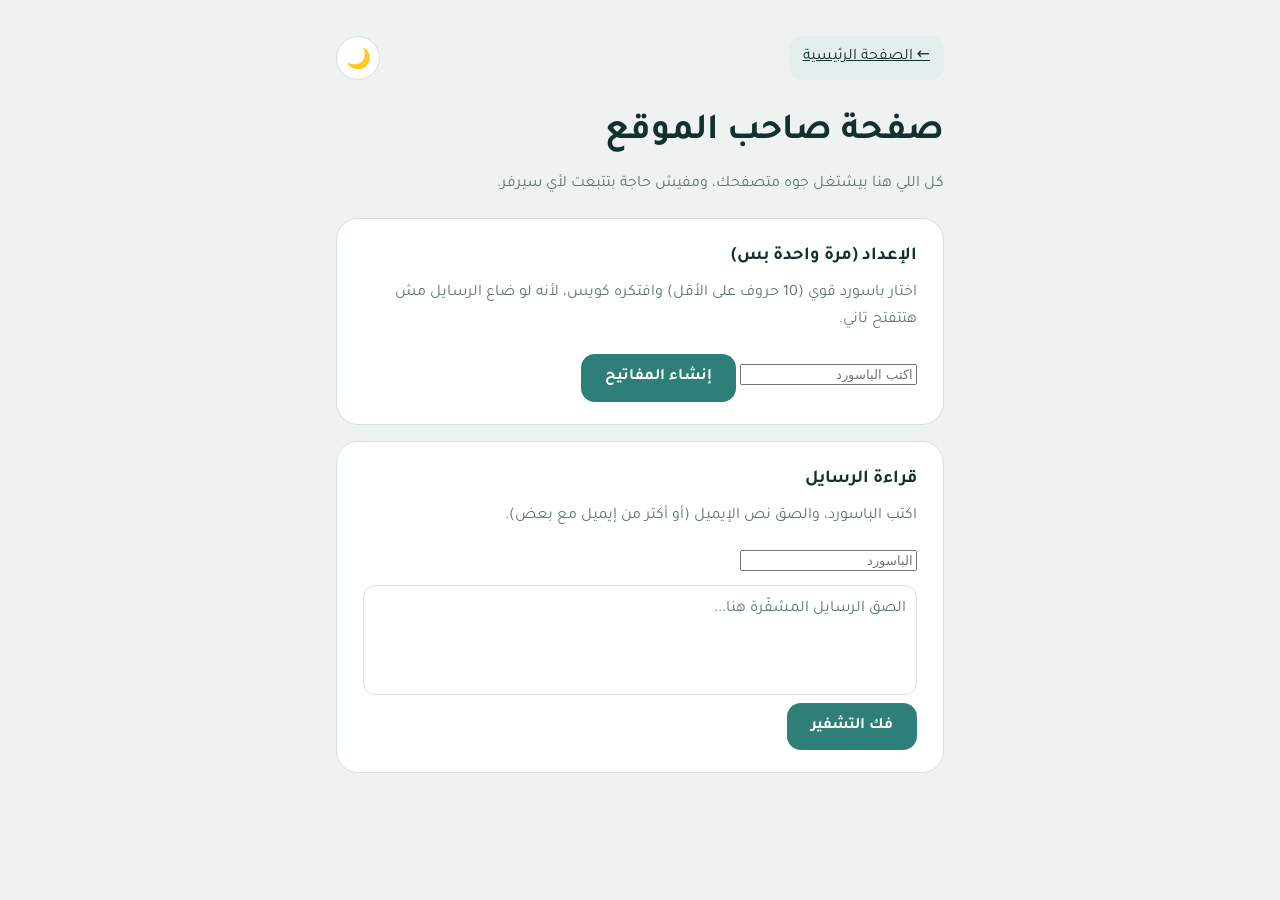
==== owner.html @ f779ddae "Update owner.html for improved setup and message reading" ====
<!DOCTYPE html>
<html lang="ar" dir="rtl">
<head>
<meta charset="utf-8">
<meta name="viewport" content="width=device-width, initial-scale=1, viewport-fit=cover">
<meta name="robots" content="noindex, nofollow">
<title>صفحة صاحب الموقع</title>
<link rel="preconnect" href="https://fonts.googleapis.com">
<link href="https://fonts.googleapis.com/css2?family=Tajawal:wght@400;700&display=swap" rel="stylesheet">
<link rel="stylesheet" href="style.css">
</head>
<body>
<div class="wrap">
  <div class="top"><a class="ghost" href="./">← الصفحة الرئيسية</a><button class="round" id="theme" aria-label="تغيير الوضع">🌙</button></div>
  <h1>صفحة صاحب الموقع</h1>
  <p class="sub">كل اللي هنا بيشتغل جوه متصفحك، ومفيش حاجة بتتبعت لأي سيرفر.</p>

  <section class="card" id="setup">
    <h2>الإعداد (مرة واحدة بس)</h2>
    <p class="sub">اختار باسورد قوي (10 حروف على الأقل) وافتكره كويس، لأنه لو ضاع الرسايل مش هتتفتح تاني.</p>
    <input type="password" id="pw1" placeholder="اكتب الباسورد" autocomplete="new-password">
    <button class="btn" id="gen">إنشاء المفاتيح</button>
    <div id="setupOut" hidden>
      <p><b>انسخي النص ده كله</b> وحطيه مكان محتوى ملف <b>config.js</b> على جيت هب (امسحي القديم وحطي ده)، واحفظي:</p>
      <textarea class="box" id="cfg" readonly style="min-height:200px"></textarea>
      <button class="btn" id="copyCfg">نسخ الإعداد</button>
      <p class="note">آمن إنه يتحط على جيت هب لأن المفتاح الخاص مقفول بالباسورد. احتفظي بنسخة من النص ده والباسورد في مكان تاني.</p>
    </div>
  </section>

  <section class="card" id="read">
    <h2>قراءة الرسايل</h2>
    <p class="sub">اكتب الباسورد، والصق نص الإيميل (أو أكتر من إيميل مع بعض).</p>
    <input type="password" id="pw2" placeholder="الباسورد" autocomplete="current-password">
    <textarea class="box" id="cipher" placeholder="الصق الرسايل المشفّرة هنا..."></textarea>
    <button class="btn" id="dec">فك التشفير</button>
    <div id="results"></div>
  </section>
</div>

<script src="config.js"></script>
<script>
/* بيتقرا من config.js */
const WRAPPED_KEY = SITE_CONFIG.WRAPPED_KEY;

const $ = id => document.getElementById(id);
const root = document.documentElement;
function setTheme(t){ root.dataset.theme = t; $("theme").textContent = t === "dark" ? "☀️" : "🌙"; try{ localStorage.setItem("theme", t); }catch(e){} }
let saved = null; try{ saved = localStorage.getItem("theme"); }catch(e){}
setTheme(saved || (matchMedia("(prefers-color-scheme: dark)").matches ? "dark" : "light"));
$("theme").onclick = () => setTheme(root.dataset.theme === "dark" ? "light" : "dark");
if (WRAPPED_KEY) $("setup").hidden = true;

const b64 = b => { let s = "", a = new Uint8Array(b);
  for (let i = 0; i < a.length; i += 8192) s += String.fromCharCode.apply(null, a.subarray(i, i + 8192));
  return btoa(s); };
const unb64 = s => Uint8Array.from(atob(s), c => c.charCodeAt(0));

async function pwKey(pw, salt){
  const base = await crypto.subtle.importKey("raw", new TextEncoder().encode(pw), "PBKDF2", false, ["deriveKey"]);
  return crypto.subtle.deriveKey({name:"PBKDF2", salt, iterations:600000, hash:"SHA-256"}, base, {name:"AES-GCM", length:256}, false, ["encrypt","decrypt"]);
}
function line(text, err){ const d = document.createElement("div"); d.className = "out"; if (err) d.style.border = "1px solid #c0584d"; d.textContent = text; $("results").appendChild(d); }
async function copy(id){ const el = $(id); try{ await navigator.clipboard.writeText(el.value); }catch(e){ el.select(); document.execCommand("copy"); } }

$("gen").onclick = async () => {
  const pw = $("pw1").value;
  if (pw.length < 10) return alert("الباسورد لازم يكون 10 حروف على الأقل.");
  $("gen").disabled = true;
  const kp = await crypto.subtle.generateKey({name:"RSA-OAEP", modulusLength:2048, publicExponent:new Uint8Array([1,0,1]), hash:"SHA-256"}, true, ["encrypt","decrypt"]);
  const pubB64 = b64(await crypto.subtle.exportKey("spki", kp.publicKey));
  const privJson = JSON.stringify(await crypto.subtle.exportKey("jwk", kp.privateKey));
  const salt = crypto.getRandomValues(new Uint8Array(16)), iv = crypto.getRandomValues(new Uint8Array(12));
  const ct = await crypto.subtle.encrypt({name:"AES-GCM", iv}, await pwKey(pw, salt), new TextEncoder().encode(privJson));
  const wrapped = b64(salt) + "." + b64(iv) + "." + b64(ct);
  $("cfg").value = 'const SITE_CONFIG = {\n  PUBLIC_KEY: "' + pubB64 + '",\n  WRAPPED_KEY: "' + wrapped + '"\n};\n';
  $("setupOut").hidden = false; $("gen").disabled = false;
};
$("copyCfg").onclick = () => copy("cfg");

$("dec").onclick = async () => {
  $("results").textContent = "";
  if (!WRAPPED_KEY) return line("لسه ماعملتش الإعداد: ضيف المفتاح المقفول في WRAPPED_KEY.", true);
  let priv;
  try{
    const [s, i, c] = WRAPPED_KEY.split(".");
    const json = await crypto.subtle.decrypt({name:"AES-GCM", iv:unb64(i)}, await pwKey($("pw2").value, unb64(s)), unb64(c));
    priv = await crypto.subtle.importKey("jwk", JSON.parse(new TextDecoder().decode(json)), {name:"RSA-OAEP", hash:"SHA-256"}, false, ["decrypt"]);
  }catch(e){ return line("الباسورد غلط.", true); }
  const items = [...$("cipher").value.matchAll(/FD1\.([^~]+)~/g)];
  if (!items.length) return line("مفيش رسايل مشفّرة في النص اللي لصقته.", true);
  let n = 0;
  for (const m of items){
    n++;
    try{
      const [k, iv, ct] = m[1].replace(/\s+/g, "").split(".");
      const raw = await crypto.subtle.decrypt({name:"RSA-OAEP"}, priv, unb64(k));
      const aes = await crypto.subtle.importKey("raw", raw, "AES-GCM", false, ["decrypt"]);
      const pt = await crypto.subtle.decrypt({name:"AES-GCM", iv:unb64(iv)}, aes, unb64(ct));
      line("رسالة " + n + ":\n" + new TextDecoder().decode(pt));
    }catch(e){ line("رسالة " + n + ": مقدرتش أفكها (النص ناقص أو من مفتاح قديم).", true); }
  }
};
</script>
</body>
</html>
---- style.css ----
:root{--bg:#eef3f2;--card:#fff;--text:#14302e;--muted:#5d7774;--accent:#2f7f79;--accent-text:#fff;--border:#d3e0de;--soft:#e4eeec}
:root[data-theme=dark]{--bg:#0e1818;--card:#162524;--text:#e8f3f1;--muted:#8fb0ac;--accent:#5fc4b8;--accent-text:#0b1d1c;--border:#26403d;--soft:#1d3230}
*{box-sizing:border-box}
html{-webkit-text-size-adjust:100%}
body{margin:0;min-height:100vh;font-family:"Tajawal",system-ui,-apple-system,"Segoe UI",Tahoma,Arial,sans-serif;background:var(--bg);color:var(--text);line-height:1.7;padding:env(safe-area-inset-top) env(safe-area-inset-right) env(safe-area-inset-bottom) env(safe-area-inset-left);transition:background .3s,color .3s}
.wrap{max-width:640px;margin:0 auto;padding:18px 16px 48px}
.top{display:flex;justify-content:space-between;align-items:center;margin-bottom:22px}
.round{width:44px;height:44px;border-radius:50%;border:1px solid var(--border);background:var(--card);font-size:20px;cursor:pointer;color:var(--text)}
h1{font-size:1.9rem;margin:0 0 6px}
.sub{color:var(--muted);margin:0 0 20px}
.card{background:var(--card);border:1px solid var(--border);border-radius:22px;padding:16px 18px;transition:background .3s,border-color .3s}
textarea{display:block;width:100%;min-height:150px;resize:none;overflow-y:auto;font:inherit;font-size:16px;color:inherit;background:transparent;border:0;outline:0;line-height:1.8}
textarea::placeholder{color:var(--muted)}
.bar{display:flex;align-items:center;gap:10px;border-top:1px solid var(--border);padding-top:12px;margin-top:8px}
.bar .grow{flex:1}
.count{font-size:.82rem;color:var(--muted)}
.btn{background:var(--accent);color:var(--accent-text);border:0;border-radius:14px;padding:10px 24px;min-height:44px;font:inherit;font-weight:700;cursor:pointer}
.btn:disabled{opacity:.45;cursor:not-allowed}
.ghost{background:var(--soft);color:var(--text);border:0;border-radius:14px;min-height:44px;padding:8px 14px;font:inherit;cursor:pointer}
.emojis{display:none;grid-template-columns:repeat(8,1fr);gap:2px;margin-top:10px;padding:8px;background:var(--soft);border-radius:16px}
.emojis.open{display:grid}
.emojis button{border:0;background:transparent;font-size:24px;min-height:42px;cursor:pointer;border-radius:10px}
.status{margin-top:14px;padding:12px 16px;border-radius:14px;background:var(--soft)}
.status.err{border:1px solid #c0584d}
.note{color:var(--muted);font-size:.85rem;margin-top:18px}
.hp{position:absolute;left:-9999px;opacity:0}
section.card{margin-bottom:16px}
h2{font-size:1.15rem;margin:0 0 8px}
input[type=file],.card textarea.box{width:100%;font:inherit;font-size:16px;color:inherit}
textarea.box{border:1px solid var(--border);border-radius:12px;padding:10px;min-height:110px;margin:8px 0}
.out{white-space:pre-wrap;word-break:break-word;background:var(--soft);border-radius:14px;padding:12px 14px;margin-top:10px}
:focus-visible{outline:2px solid var(--accent);outline-offset:2px}
@media(min-width:768px){.wrap{padding-top:36px}h1{font-size:2.3rem}.card{padding:22px 26px}}
@media(prefers-reduced-motion:reduce){*{transition:none!important}}
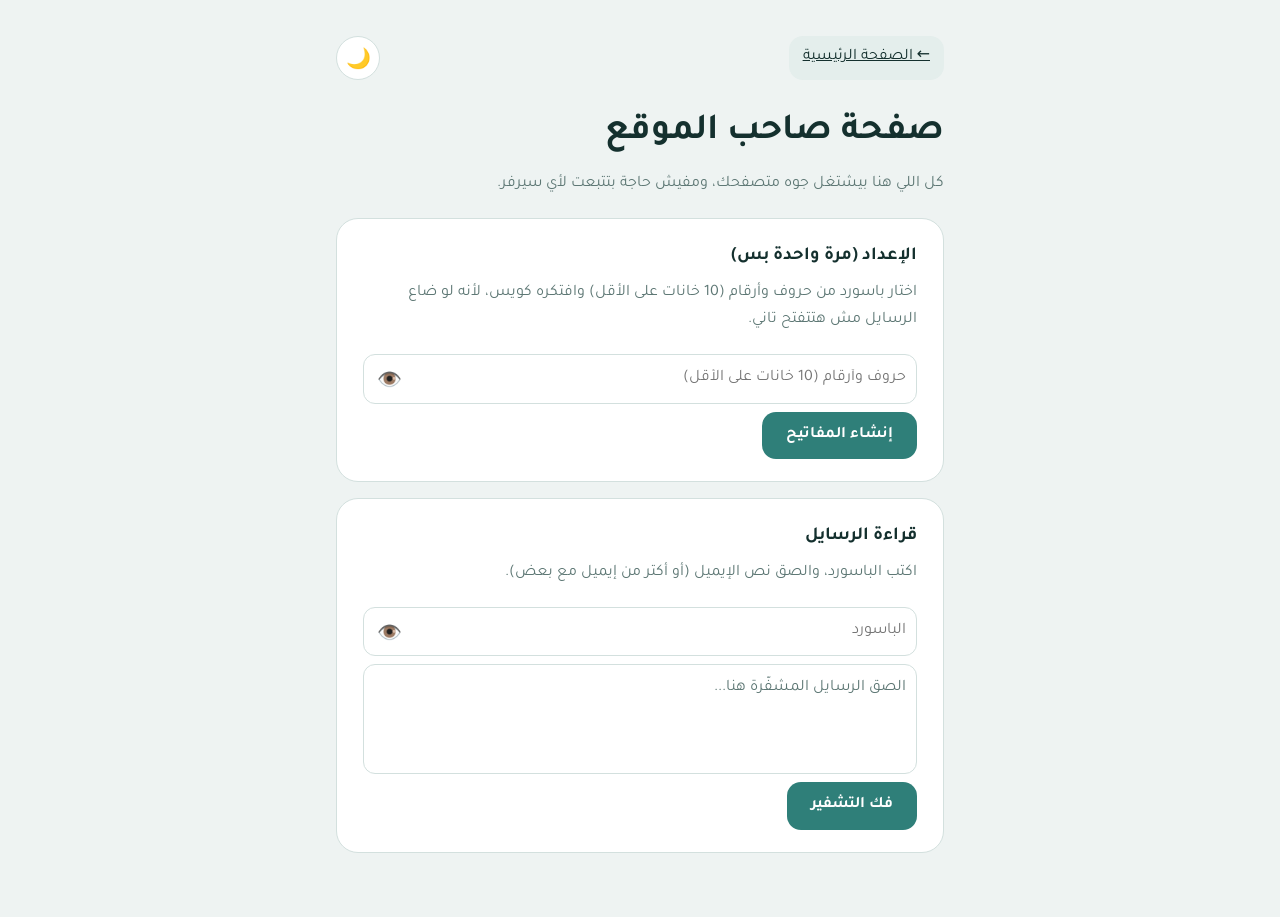
==== commit 69d2554f: "Enhance password input fields with validation and toggle Updated password input fields to include ch" ====
--- a/owner.html
+++ b/owner.html
@@ -8,6 +8,11 @@
 <link rel="preconnect" href="https://fonts.googleapis.com">
 <link href="https://fonts.googleapis.com/css2?family=Tajawal:wght@400;700&display=swap" rel="stylesheet">
 <link rel="stylesheet" href="style.css">
+<style>
+.pwrap{position:relative;margin:8px 0}
+.pwrap input{width:100%;font:inherit;font-size:16px;color:inherit;background:transparent;border:1px solid var(--border);border-radius:12px;padding:10px;padding-inline-end:52px;margin:0}
+.eye{position:absolute;inset-inline-end:4px;top:50%;transform:translateY(-50%);width:44px;height:44px;border:0;background:transparent;font-size:20px;cursor:pointer}
+</style>
 </head>
 <body>
 <div class="wrap">
@@ -17,8 +22,8 @@
 
   <section class="card" id="setup">
     <h2>الإعداد (مرة واحدة بس)</h2>
-    <p class="sub">اختار باسورد قوي (10 حروف على الأقل) وافتكره كويس، لأنه لو ضاع الرسايل مش هتتفتح تاني.</p>
-    <input type="password" id="pw1" placeholder="اكتب الباسورد" autocomplete="new-password">
+    <p class="sub">اختار باسورد من حروف وأرقام (10 خانات على الأقل) وافتكره كويس، لأنه لو ضاع الرسايل مش هتتفتح تاني.</p>
+    <div class="pwrap"><input type="password" id="pw1" placeholder="حروف وأرقام (10 خانات على الأقل)" autocomplete="new-password" autocapitalize="off" spellcheck="false"><button type="button" class="eye" data-for="pw1" aria-label="إظهار أو إخفاء الباسورد">👁️</button></div>
     <button class="btn" id="gen">إنشاء المفاتيح</button>
     <div id="setupOut" hidden>
       <p><b>انسخي النص ده كله</b> وحطيه مكان محتوى ملف <b>config.js</b> على جيت هب (امسحي القديم وحطي ده)، واحفظي:</p>
@@ -31,7 +36,7 @@
   <section class="card" id="read">
     <h2>قراءة الرسايل</h2>
     <p class="sub">اكتب الباسورد، والصق نص الإيميل (أو أكتر من إيميل مع بعض).</p>
-    <input type="password" id="pw2" placeholder="الباسورد" autocomplete="current-password">
+    <div class="pwrap"><input type="password" id="pw2" placeholder="الباسورد" autocomplete="current-password" autocapitalize="off" spellcheck="false"><button type="button" class="eye" data-for="pw2" aria-label="إظهار أو إخفاء الباسورد">👁️</button></div>
     <textarea class="box" id="cipher" placeholder="الصق الرسايل المشفّرة هنا..."></textarea>
     <button class="btn" id="dec">فك التشفير</button>
     <div id="results"></div>
@@ -41,7 +46,7 @@
 <script src="config.js"></script>
 <script>
 /* بيتقرا من config.js */
-const WRAPPED_KEY = SITE_CONFIG.WRAPPED_KEY;
+const WRAPPED_KEY = (typeof SITE_CONFIG !== "undefined" ? SITE_CONFIG.WRAPPED_KEY : "");
 
 const $ = id => document.getElementById(id);
 const root = document.documentElement;
@@ -65,7 +70,7 @@
 
 $("gen").onclick = async () => {
   const pw = $("pw1").value;
-  if (pw.length < 10) return alert("الباسورد لازم يكون 10 حروف على الأقل.");
+  if (pw.length < 10 || !/[A-Za-z\u0600-\u06FF]/.test(pw) || !/\d/.test(pw)) return alert("الباسورد لازم يكون 10 خانات على الأقل، وفيه حروف وأرقام.");
   $("gen").disabled = true;
   const kp = await crypto.subtle.generateKey({name:"RSA-OAEP", modulusLength:2048, publicExponent:new Uint8Array([1,0,1]), hash:"SHA-256"}, true, ["encrypt","decrypt"]);
   const pubB64 = b64(await crypto.subtle.exportKey("spki", kp.publicKey));
@@ -77,6 +82,10 @@
   $("setupOut").hidden = false; $("gen").disabled = false;
 };
 $("copyCfg").onclick = () => copy("cfg");
+document.querySelectorAll(".eye").forEach(b => b.onclick = () => {
+  const i = $(b.dataset.for), show = i.type === "password";
+  i.type = show ? "text" : "password"; b.textContent = show ? "🙈" : "👁️";
+});
 
 $("dec").onclick = async () => {
   $("results").textContent = "";
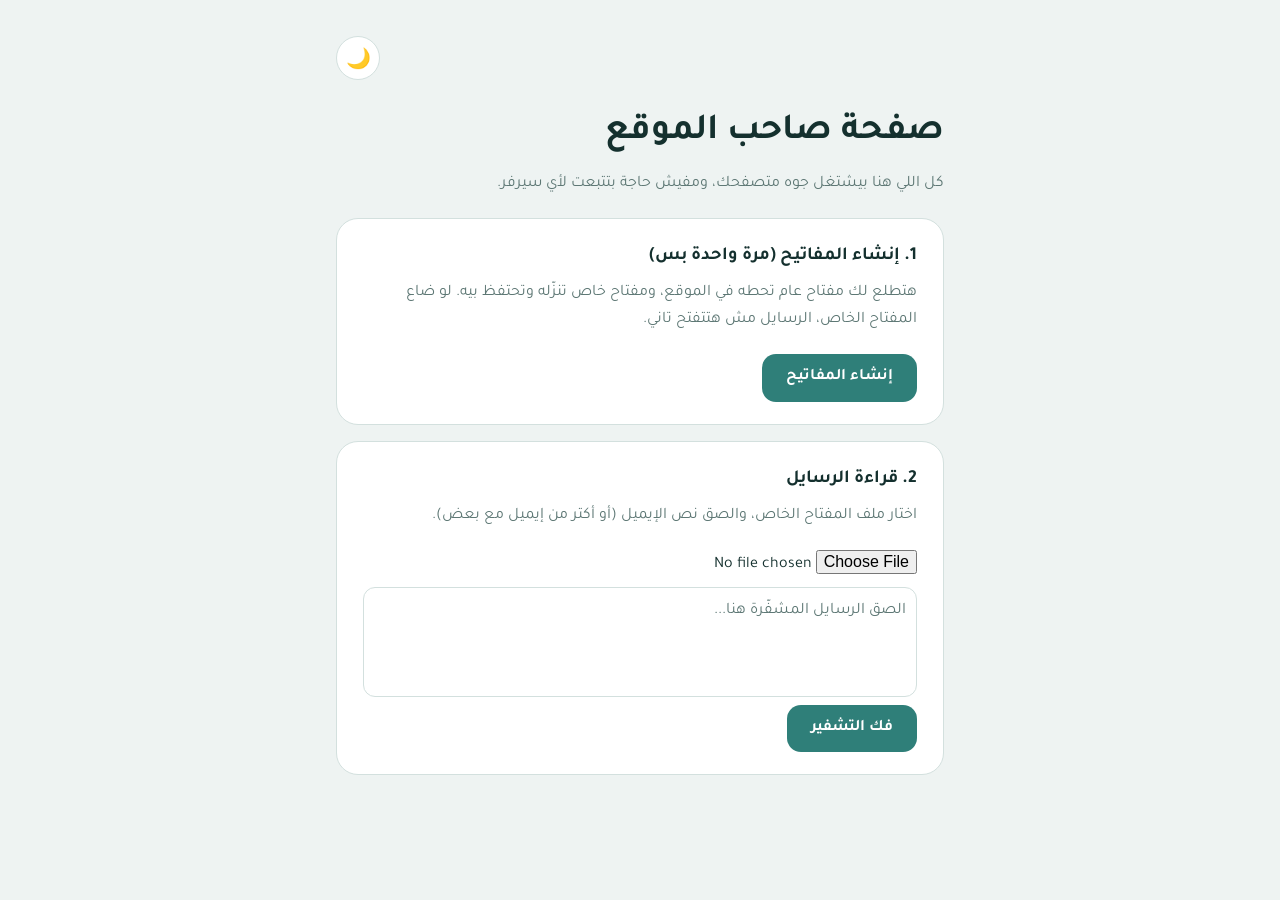
==== commit 99aa15f9: "Add files via upload" ====
--- a/owner.html
+++ b/owner.html
@@ -4,110 +4,89 @@
 <meta charset="utf-8">
 <meta name="viewport" content="width=device-width, initial-scale=1, viewport-fit=cover">
 <meta name="robots" content="noindex, nofollow">
-<title>صفحة صاحب الموقع</title>
+<title>المصباح السري🧞</title>
+<link rel="icon" href="photo.jpg" type="image/png">
 <link rel="preconnect" href="https://fonts.googleapis.com">
 <link href="https://fonts.googleapis.com/css2?family=Tajawal:wght@400;700&display=swap" rel="stylesheet">
 <link rel="stylesheet" href="style.css">
-<style>
-.pwrap{position:relative;margin:8px 0}
-.pwrap input{width:100%;font:inherit;font-size:16px;color:inherit;background:transparent;border:1px solid var(--border);border-radius:12px;padding:10px;padding-inline-end:52px;margin:0}
-.eye{position:absolute;inset-inline-end:4px;top:50%;transform:translateY(-50%);width:44px;height:44px;border:0;background:transparent;font-size:20px;cursor:pointer}
-</style>
 </head>
 <body>
 <div class="wrap">
-  <div class="top"><a class="ghost" href="./">← الصفحة الرئيسية</a><button class="round" id="theme" aria-label="تغيير الوضع">🌙</button></div>
+  <div class="top"><span></span><button class="round" id="theme" aria-label="تغيير الوضع">🌙</button></div>
   <h1>صفحة صاحب الموقع</h1>
   <p class="sub">كل اللي هنا بيشتغل جوه متصفحك، ومفيش حاجة بتتبعت لأي سيرفر.</p>
 
-  <section class="card" id="setup">
-    <h2>الإعداد (مرة واحدة بس)</h2>
-    <p class="sub">اختار باسورد من حروف وأرقام (10 خانات على الأقل) وافتكره كويس، لأنه لو ضاع الرسايل مش هتتفتح تاني.</p>
-    <div class="pwrap"><input type="password" id="pw1" placeholder="حروف وأرقام (10 خانات على الأقل)" autocomplete="new-password" autocapitalize="off" spellcheck="false"><button type="button" class="eye" data-for="pw1" aria-label="إظهار أو إخفاء الباسورد">👁️</button></div>
+  <section class="card">
+    <h2>1. إنشاء المفاتيح (مرة واحدة بس)</h2>
+    <p class="sub">هتطلع لك مفتاح عام تحطه في الموقع، ومفتاح خاص تنزّله وتحتفظ بيه. لو ضاع المفتاح الخاص، الرسايل مش هتتفتح تاني.</p>
     <button class="btn" id="gen">إنشاء المفاتيح</button>
     <div id="setupOut" hidden>
-      <p><b>انسخي النص ده كله</b> وحطيه مكان محتوى ملف <b>config.js</b> على جيت هب (امسحي القديم وحطي ده)، واحفظي:</p>
-      <textarea class="box" id="cfg" readonly style="min-height:200px"></textarea>
-      <button class="btn" id="copyCfg">نسخ الإعداد</button>
-      <p class="note">آمن إنه يتحط على جيت هب لأن المفتاح الخاص مقفول بالباسورد. احتفظي بنسخة من النص ده والباسورد في مكان تاني.</p>
+      <p><b>المفتاح العام</b> (انسخه وحطه مكان PUBLIC_KEY في index.html):</p>
+      <textarea class="box" id="pub" readonly></textarea>
+      <button class="ghost" id="copyPub">نسخ المفتاح العام</button>
+      <button class="btn" id="dlPriv">تنزيل المفتاح الخاص</button>
+      <p class="note">احفظ ملف المفتاح الخاص في مكان آمن (نسخة على أكتر من مكان). متشاركوش مع حد.</p>
     </div>
   </section>
 
-  <section class="card" id="read">
-    <h2>قراءة الرسايل</h2>
-    <p class="sub">اكتب الباسورد، والصق نص الإيميل (أو أكتر من إيميل مع بعض).</p>
-    <div class="pwrap"><input type="password" id="pw2" placeholder="الباسورد" autocomplete="current-password" autocapitalize="off" spellcheck="false"><button type="button" class="eye" data-for="pw2" aria-label="إظهار أو إخفاء الباسورد">👁️</button></div>
+  <section class="card">
+    <h2>2. قراءة الرسايل</h2>
+    <p class="sub">اختار ملف المفتاح الخاص، والصق نص الإيميل (أو أكتر من إيميل مع بعض).</p>
+    <input type="file" id="keyfile" accept=".json,application/json">
     <textarea class="box" id="cipher" placeholder="الصق الرسايل المشفّرة هنا..."></textarea>
     <button class="btn" id="dec">فك التشفير</button>
     <div id="results"></div>
   </section>
 </div>
 
-<script src="config.js"></script>
 <script>
-/* بيتقرا من config.js */
-const WRAPPED_KEY = (typeof SITE_CONFIG !== "undefined" ? SITE_CONFIG.WRAPPED_KEY : "");
-
 const $ = id => document.getElementById(id);
 const root = document.documentElement;
 function setTheme(t){ root.dataset.theme = t; $("theme").textContent = t === "dark" ? "☀️" : "🌙"; try{ localStorage.setItem("theme", t); }catch(e){} }
 let saved = null; try{ saved = localStorage.getItem("theme"); }catch(e){}
 setTheme(saved || (matchMedia("(prefers-color-scheme: dark)").matches ? "dark" : "light"));
 $("theme").onclick = () => setTheme(root.dataset.theme === "dark" ? "light" : "dark");
-if (WRAPPED_KEY) $("setup").hidden = true;
 
 const b64 = b => { let s = "", a = new Uint8Array(b);
   for (let i = 0; i < a.length; i += 8192) s += String.fromCharCode.apply(null, a.subarray(i, i + 8192));
   return btoa(s); };
 const unb64 = s => Uint8Array.from(atob(s), c => c.charCodeAt(0));
-
-async function pwKey(pw, salt){
-  const base = await crypto.subtle.importKey("raw", new TextEncoder().encode(pw), "PBKDF2", false, ["deriveKey"]);
-  return crypto.subtle.deriveKey({name:"PBKDF2", salt, iterations:600000, hash:"SHA-256"}, base, {name:"AES-GCM", length:256}, false, ["encrypt","decrypt"]);
-}
-function line(text, err){ const d = document.createElement("div"); d.className = "out"; if (err) d.style.border = "1px solid #c0584d"; d.textContent = text; $("results").appendChild(d); }
-async function copy(id){ const el = $(id); try{ await navigator.clipboard.writeText(el.value); }catch(e){ el.select(); document.execCommand("copy"); } }
+let privJson = "";
 
 $("gen").onclick = async () => {
-  const pw = $("pw1").value;
-  if (pw.length < 10 || !/[A-Za-z\u0600-\u06FF]/.test(pw) || !/\d/.test(pw)) return alert("الباسورد لازم يكون 10 خانات على الأقل، وفيه حروف وأرقام.");
-  $("gen").disabled = true;
   const kp = await crypto.subtle.generateKey({name:"RSA-OAEP", modulusLength:2048, publicExponent:new Uint8Array([1,0,1]), hash:"SHA-256"}, true, ["encrypt","decrypt"]);
-  const pubB64 = b64(await crypto.subtle.exportKey("spki", kp.publicKey));
-  const privJson = JSON.stringify(await crypto.subtle.exportKey("jwk", kp.privateKey));
-  const salt = crypto.getRandomValues(new Uint8Array(16)), iv = crypto.getRandomValues(new Uint8Array(12));
-  const ct = await crypto.subtle.encrypt({name:"AES-GCM", iv}, await pwKey(pw, salt), new TextEncoder().encode(privJson));
-  const wrapped = b64(salt) + "." + b64(iv) + "." + b64(ct);
-  $("cfg").value = 'const SITE_CONFIG = {\n  PUBLIC_KEY: "' + pubB64 + '",\n  WRAPPED_KEY: "' + wrapped + '"\n};\n';
-  $("setupOut").hidden = false; $("gen").disabled = false;
+  $("pub").value = b64(await crypto.subtle.exportKey("spki", kp.publicKey));
+  privJson = JSON.stringify(await crypto.subtle.exportKey("jwk", kp.privateKey));
+  $("setupOut").hidden = false;
 };
-$("copyCfg").onclick = () => copy("cfg");
-document.querySelectorAll(".eye").forEach(b => b.onclick = () => {
-  const i = $(b.dataset.for), show = i.type === "password";
-  i.type = show ? "text" : "password"; b.textContent = show ? "🙈" : "👁️";
-});
+$("copyPub").onclick = async () => { try{ await navigator.clipboard.writeText($("pub").value); }catch(e){ $("pub").select(); document.execCommand("copy"); } };
+$("dlPriv").onclick = () => {
+  const a = document.createElement("a");
+  a.href = URL.createObjectURL(new Blob([privJson], {type:"application/json"}));
+  a.download = "fadfed-private-key.json"; document.body.appendChild(a); a.click(); a.remove();
+};
+
+function line(text, err){ const d = document.createElement("div"); d.className = "out"; if (err) d.style.border = "1px solid #c0584d"; d.textContent = text; $("results").appendChild(d); }
 
 $("dec").onclick = async () => {
   $("results").textContent = "";
-  if (!WRAPPED_KEY) return line("لسه ماعملتش الإعداد: ضيف المفتاح المقفول في WRAPPED_KEY.", true);
+  const f = $("keyfile").files[0];
+  if (!f) return line("اختار ملف المفتاح الخاص الأول.", true);
   let priv;
-  try{
-    const [s, i, c] = WRAPPED_KEY.split(".");
-    const json = await crypto.subtle.decrypt({name:"AES-GCM", iv:unb64(i)}, await pwKey($("pw2").value, unb64(s)), unb64(c));
-    priv = await crypto.subtle.importKey("jwk", JSON.parse(new TextDecoder().decode(json)), {name:"RSA-OAEP", hash:"SHA-256"}, false, ["decrypt"]);
-  }catch(e){ return line("الباسورد غلط.", true); }
+  try{ priv = await crypto.subtle.importKey("jwk", JSON.parse(await f.text()), {name:"RSA-OAEP", hash:"SHA-256"}, false, ["decrypt"]); }
+  catch(e){ return line("ملف المفتاح مش صحيح.", true); }
   const items = [...$("cipher").value.matchAll(/FD1\.([^~]+)~/g)];
   if (!items.length) return line("مفيش رسايل مشفّرة في النص اللي لصقته.", true);
-  let n = 0;
+  let i = 0;
   for (const m of items){
-    n++;
+    i++;
     try{
       const [k, iv, ct] = m[1].replace(/\s+/g, "").split(".");
       const raw = await crypto.subtle.decrypt({name:"RSA-OAEP"}, priv, unb64(k));
       const aes = await crypto.subtle.importKey("raw", raw, "AES-GCM", false, ["decrypt"]);
       const pt = await crypto.subtle.decrypt({name:"AES-GCM", iv:unb64(iv)}, aes, unb64(ct));
-      line("رسالة " + n + ":\n" + new TextDecoder().decode(pt));
-    }catch(e){ line("رسالة " + n + ": مقدرتش أفكها (النص ناقص أو من مفتاح قديم).", true); }
+      line("رسالة " + i + ":\n" + new TextDecoder().decode(pt));
+    }catch(e){ line("رسالة " + i + ": مقدرتش أفكها (المفتاح غلط أو النص ناقص).", true); }
   }
 };
 </script>
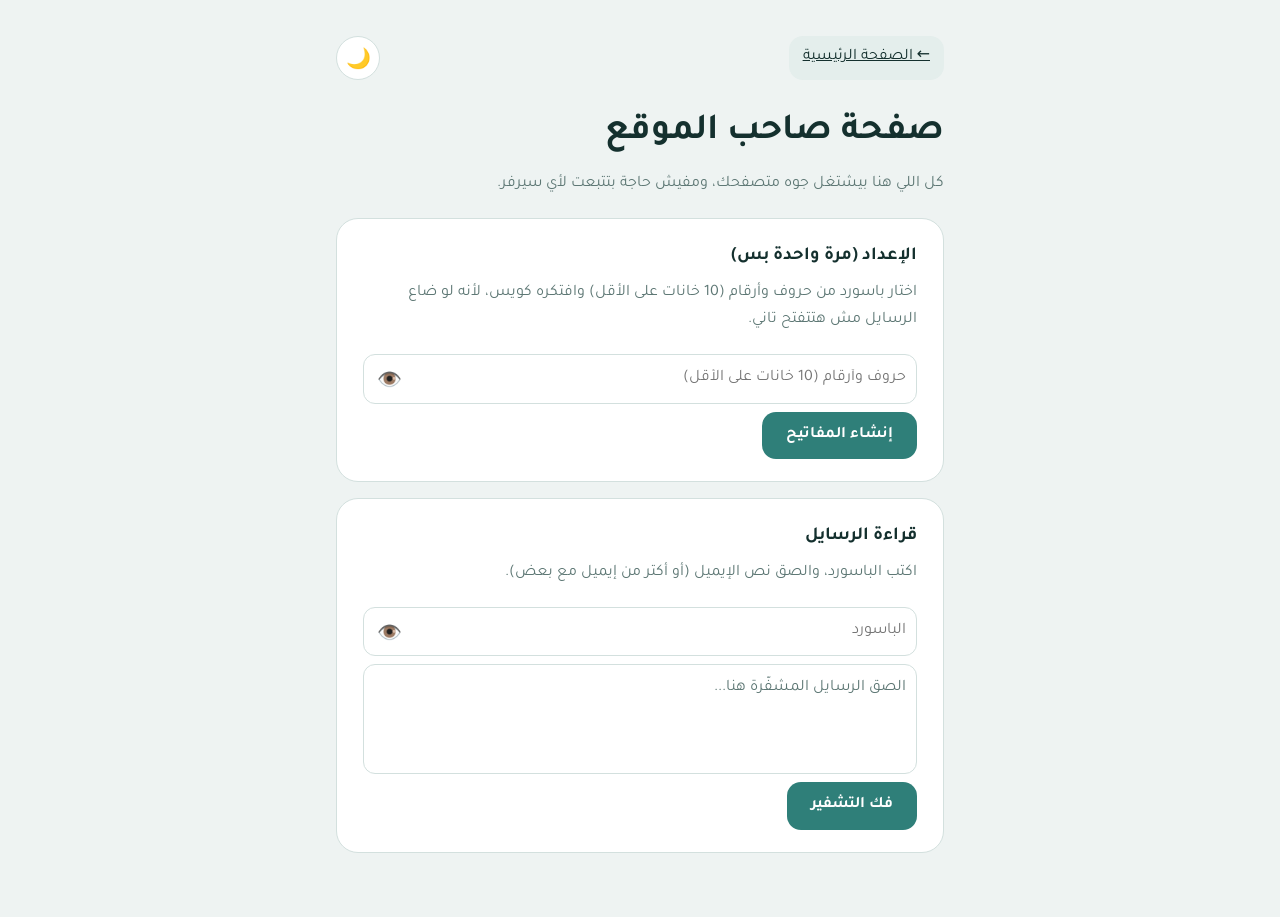
==== commit d7e3acc1: "Update owner.html" ====
--- a/owner.html
+++ b/owner.html
@@ -5,88 +5,110 @@
 <meta name="viewport" content="width=device-width, initial-scale=1, viewport-fit=cover">
 <meta name="robots" content="noindex, nofollow">
 <title>المصباح السري🧞</title>
-<link rel="icon" href="photo.jpg" type="image/png">
+<link rel="icon" href="photo.jpg" type="image/jpeg">
 <link rel="preconnect" href="https://fonts.googleapis.com">
 <link href="https://fonts.googleapis.com/css2?family=Tajawal:wght@400;700&display=swap" rel="stylesheet">
 <link rel="stylesheet" href="style.css">
+<style>
+.pwrap{position:relative;margin:8px 0}
+.pwrap input{width:100%;font:inherit;font-size:16px;color:inherit;background:transparent;border:1px solid var(--border);border-radius:12px;padding:10px;padding-inline-end:52px;margin:0}
+.eye{position:absolute;inset-inline-end:4px;top:50%;transform:translateY(-50%);width:44px;height:44px;border:0;background:transparent;font-size:20px;cursor:pointer}
+</style>
 </head>
 <body>
 <div class="wrap">
-  <div class="top"><span></span><button class="round" id="theme" aria-label="تغيير الوضع">🌙</button></div>
+  <div class="top"><a class="ghost" href="./">← الصفحة الرئيسية</a><button class="round" id="theme" aria-label="تغيير الوضع">🌙</button></div>
   <h1>صفحة صاحب الموقع</h1>
   <p class="sub">كل اللي هنا بيشتغل جوه متصفحك، ومفيش حاجة بتتبعت لأي سيرفر.</p>
 
-  <section class="card">
-    <h2>1. إنشاء المفاتيح (مرة واحدة بس)</h2>
-    <p class="sub">هتطلع لك مفتاح عام تحطه في الموقع، ومفتاح خاص تنزّله وتحتفظ بيه. لو ضاع المفتاح الخاص، الرسايل مش هتتفتح تاني.</p>
+  <section class="card" id="setup">
+    <h2>الإعداد (مرة واحدة بس)</h2>
+    <p class="sub">اختار باسورد من حروف وأرقام (10 خانات على الأقل) وافتكره كويس، لأنه لو ضاع الرسايل مش هتتفتح تاني.</p>
+    <div class="pwrap"><input type="password" id="pw1" placeholder="حروف وأرقام (10 خانات على الأقل)" autocomplete="new-password" autocapitalize="off" spellcheck="false"><button type="button" class="eye" data-for="pw1" aria-label="إظهار أو إخفاء الباسورد">👁️</button></div>
     <button class="btn" id="gen">إنشاء المفاتيح</button>
     <div id="setupOut" hidden>
-      <p><b>المفتاح العام</b> (انسخه وحطه مكان PUBLIC_KEY في index.html):</p>
-      <textarea class="box" id="pub" readonly></textarea>
-      <button class="ghost" id="copyPub">نسخ المفتاح العام</button>
-      <button class="btn" id="dlPriv">تنزيل المفتاح الخاص</button>
-      <p class="note">احفظ ملف المفتاح الخاص في مكان آمن (نسخة على أكتر من مكان). متشاركوش مع حد.</p>
+      <p><b>انسخي النص ده كله</b> وحطيه مكان محتوى ملف <b>config.js</b> على جيت هب (امسحي القديم وحطي ده)، واحفظي:</p>
+      <textarea class="box" id="cfg" readonly style="min-height:200px"></textarea>
+      <button class="btn" id="copyCfg">نسخ الإعداد</button>
+      <p class="note">آمن إنه يتحط على جيت هب لأن المفتاح الخاص مقفول بالباسورد. احتفظي بنسخة من النص ده والباسورد في مكان تاني.</p>
     </div>
   </section>
 
-  <section class="card">
-    <h2>2. قراءة الرسايل</h2>
-    <p class="sub">اختار ملف المفتاح الخاص، والصق نص الإيميل (أو أكتر من إيميل مع بعض).</p>
-    <input type="file" id="keyfile" accept=".json,application/json">
+  <section class="card" id="read">
+    <h2>قراءة الرسايل</h2>
+    <p class="sub">اكتب الباسورد، والصق نص الإيميل (أو أكتر من إيميل مع بعض).</p>
+    <div class="pwrap"><input type="password" id="pw2" placeholder="الباسورد" autocomplete="current-password" autocapitalize="off" spellcheck="false"><button type="button" class="eye" data-for="pw2" aria-label="إظهار أو إخفاء الباسورد">👁️</button></div>
     <textarea class="box" id="cipher" placeholder="الصق الرسايل المشفّرة هنا..."></textarea>
     <button class="btn" id="dec">فك التشفير</button>
     <div id="results"></div>
   </section>
 </div>
 
+<script src="config.js"></script>
 <script>
+/* بيتقرا من config.js */
+const WRAPPED_KEY = (typeof SITE_CONFIG !== "undefined" ? SITE_CONFIG.WRAPPED_KEY : "");
+
 const $ = id => document.getElementById(id);
 const root = document.documentElement;
 function setTheme(t){ root.dataset.theme = t; $("theme").textContent = t === "dark" ? "☀️" : "🌙"; try{ localStorage.setItem("theme", t); }catch(e){} }
 let saved = null; try{ saved = localStorage.getItem("theme"); }catch(e){}
 setTheme(saved || (matchMedia("(prefers-color-scheme: dark)").matches ? "dark" : "light"));
 $("theme").onclick = () => setTheme(root.dataset.theme === "dark" ? "light" : "dark");
+if (WRAPPED_KEY) $("setup").hidden = true;
 
 const b64 = b => { let s = "", a = new Uint8Array(b);
   for (let i = 0; i < a.length; i += 8192) s += String.fromCharCode.apply(null, a.subarray(i, i + 8192));
   return btoa(s); };
 const unb64 = s => Uint8Array.from(atob(s), c => c.charCodeAt(0));
-let privJson = "";
+
+async function pwKey(pw, salt){
+  const base = await crypto.subtle.importKey("raw", new TextEncoder().encode(pw), "PBKDF2", false, ["deriveKey"]);
+  return crypto.subtle.deriveKey({name:"PBKDF2", salt, iterations:600000, hash:"SHA-256"}, base, {name:"AES-GCM", length:256}, false, ["encrypt","decrypt"]);
+}
+function line(text, err){ const d = document.createElement("div"); d.className = "out"; if (err) d.style.border = "1px solid #c0584d"; d.textContent = text; $("results").appendChild(d); }
+async function copy(id){ const el = $(id); try{ await navigator.clipboard.writeText(el.value); }catch(e){ el.select(); document.execCommand("copy"); } }
 
 $("gen").onclick = async () => {
+  const pw = $("pw1").value;
+  if (pw.length < 10 || !/[A-Za-z\u0600-\u06FF]/.test(pw) || !/\d/.test(pw)) return alert("الباسورد لازم يكون 10 خانات على الأقل، وفيه حروف وأرقام.");
+  $("gen").disabled = true;
   const kp = await crypto.subtle.generateKey({name:"RSA-OAEP", modulusLength:2048, publicExponent:new Uint8Array([1,0,1]), hash:"SHA-256"}, true, ["encrypt","decrypt"]);
-  $("pub").value = b64(await crypto.subtle.exportKey("spki", kp.publicKey));
-  privJson = JSON.stringify(await crypto.subtle.exportKey("jwk", kp.privateKey));
-  $("setupOut").hidden = false;
+  const pubB64 = b64(await crypto.subtle.exportKey("spki", kp.publicKey));
+  const privJson = JSON.stringify(await crypto.subtle.exportKey("jwk", kp.privateKey));
+  const salt = crypto.getRandomValues(new Uint8Array(16)), iv = crypto.getRandomValues(new Uint8Array(12));
+  const ct = await crypto.subtle.encrypt({name:"AES-GCM", iv}, await pwKey(pw, salt), new TextEncoder().encode(privJson));
+  const wrapped = b64(salt) + "." + b64(iv) + "." + b64(ct);
+  $("cfg").value = 'const SITE_CONFIG = {\n  PUBLIC_KEY: "' + pubB64 + '",\n  WRAPPED_KEY: "' + wrapped + '"\n};\n';
+  $("setupOut").hidden = false; $("gen").disabled = false;
 };
-$("copyPub").onclick = async () => { try{ await navigator.clipboard.writeText($("pub").value); }catch(e){ $("pub").select(); document.execCommand("copy"); } };
-$("dlPriv").onclick = () => {
-  const a = document.createElement("a");
-  a.href = URL.createObjectURL(new Blob([privJson], {type:"application/json"}));
-  a.download = "fadfed-private-key.json"; document.body.appendChild(a); a.click(); a.remove();
-};
-
-function line(text, err){ const d = document.createElement("div"); d.className = "out"; if (err) d.style.border = "1px solid #c0584d"; d.textContent = text; $("results").appendChild(d); }
+$("copyCfg").onclick = () => copy("cfg");
+document.querySelectorAll(".eye").forEach(b => b.onclick = () => {
+  const i = $(b.dataset.for), show = i.type === "password";
+  i.type = show ? "text" : "password"; b.textContent = show ? "🙈" : "👁️";
+});
 
 $("dec").onclick = async () => {
   $("results").textContent = "";
-  const f = $("keyfile").files[0];
-  if (!f) return line("اختار ملف المفتاح الخاص الأول.", true);
+  if (!WRAPPED_KEY) return line("لسه ماعملتش الإعداد: ضيف المفتاح المقفول في WRAPPED_KEY.", true);
   let priv;
-  try{ priv = await crypto.subtle.importKey("jwk", JSON.parse(await f.text()), {name:"RSA-OAEP", hash:"SHA-256"}, false, ["decrypt"]); }
-  catch(e){ return line("ملف المفتاح مش صحيح.", true); }
+  try{
+    const [s, i, c] = WRAPPED_KEY.split(".");
+    const json = await crypto.subtle.decrypt({name:"AES-GCM", iv:unb64(i)}, await pwKey($("pw2").value, unb64(s)), unb64(c));
+    priv = await crypto.subtle.importKey("jwk", JSON.parse(new TextDecoder().decode(json)), {name:"RSA-OAEP", hash:"SHA-256"}, false, ["decrypt"]);
+  }catch(e){ return line("الباسورد غلط.", true); }
   const items = [...$("cipher").value.matchAll(/FD1\.([^~]+)~/g)];
   if (!items.length) return line("مفيش رسايل مشفّرة في النص اللي لصقته.", true);
-  let i = 0;
+  let n = 0;
   for (const m of items){
-    i++;
+    n++;
     try{
       const [k, iv, ct] = m[1].replace(/\s+/g, "").split(".");
       const raw = await crypto.subtle.decrypt({name:"RSA-OAEP"}, priv, unb64(k));
       const aes = await crypto.subtle.importKey("raw", raw, "AES-GCM", false, ["decrypt"]);
       const pt = await crypto.subtle.decrypt({name:"AES-GCM", iv:unb64(iv)}, aes, unb64(ct));
-      line("رسالة " + i + ":\n" + new TextDecoder().decode(pt));
-    }catch(e){ line("رسالة " + i + ": مقدرتش أفكها (المفتاح غلط أو النص ناقص).", true); }
+      line("رسالة " + n + ":\n" + new TextDecoder().decode(pt));
+    }catch(e){ line("رسالة " + n + ": مقدرتش أفكها (النص ناقص أو من مفتاح قديم).", true); }
   }
 };
 </script>
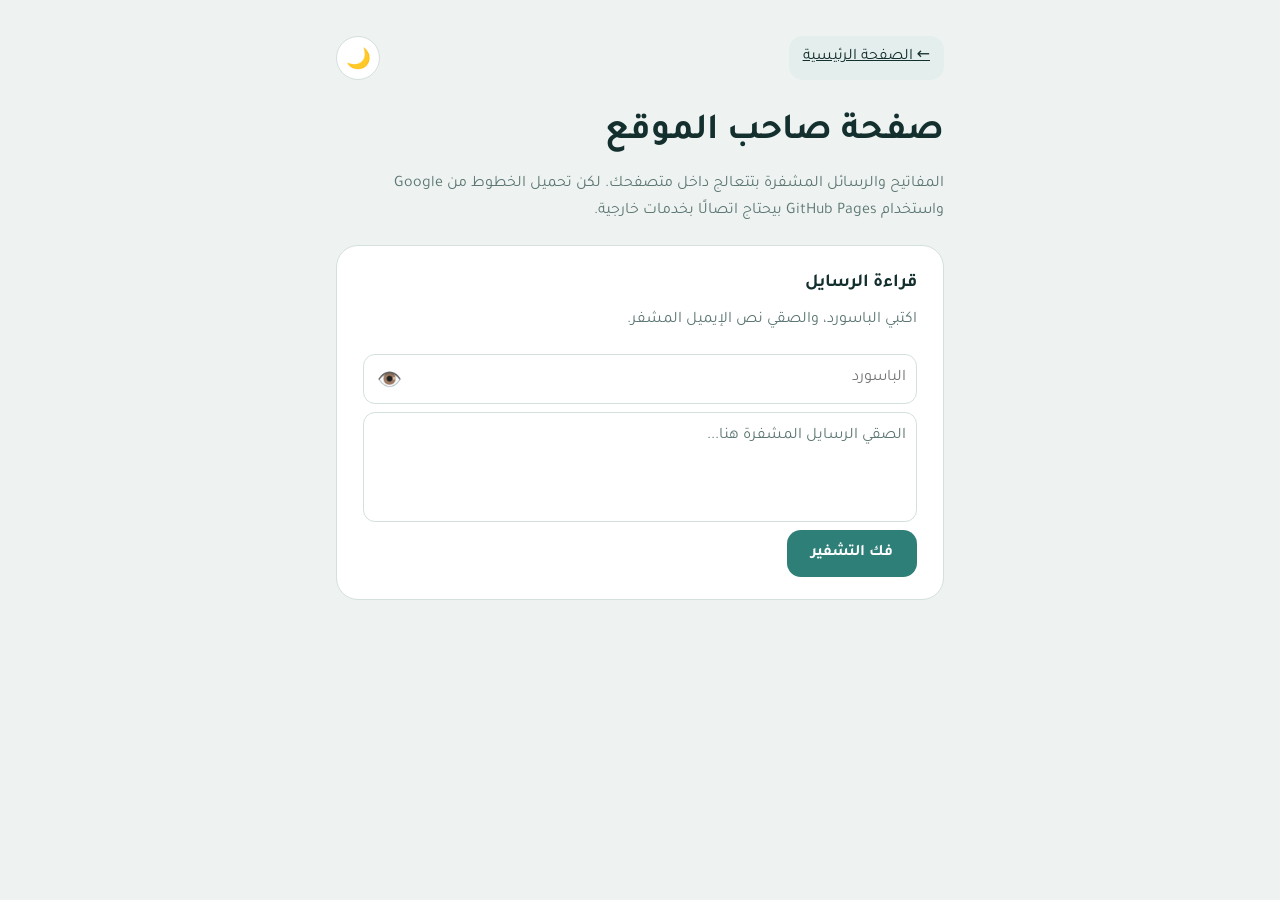
==== commit be91ae8a: "Update owner.html" ====
--- a/owner.html
+++ b/owner.html
@@ -1,3 +1,4 @@
+
 <!DOCTYPE html>
 <html lang="ar" dir="rtl">
 <head>
@@ -17,28 +18,43 @@
 </head>
 <body>
 <div class="wrap">
-  <div class="top"><a class="ghost" href="./">← الصفحة الرئيسية</a><button class="round" id="theme" aria-label="تغيير الوضع">🌙</button></div>
+  <div class="top">
+    <a class="ghost" href="./">← الصفحة الرئيسية</a>
+    <button class="round" id="theme" aria-label="تغيير الوضع">🌙</button>
+  </div>
+
   <h1>صفحة صاحب الموقع</h1>
-  <p class="sub">كل اللي هنا بيشتغل جوه متصفحك، ومفيش حاجة بتتبعت لأي سيرفر.</p>
+  <p class="sub">المفاتيح والرسائل المشفرة بتتعالج داخل متصفحك. لكن تحميل الخطوط من Google واستخدام GitHub Pages بيحتاج اتصالًا بخدمات خارجية.</p>
 
   <section class="card" id="setup">
     <h2>الإعداد (مرة واحدة بس)</h2>
-    <p class="sub">اختار باسورد من حروف وأرقام (10 خانات على الأقل) وافتكره كويس، لأنه لو ضاع الرسايل مش هتتفتح تاني.</p>
-    <div class="pwrap"><input type="password" id="pw1" placeholder="حروف وأرقام (10 خانات على الأقل)" autocomplete="new-password" autocapitalize="off" spellcheck="false"><button type="button" class="eye" data-for="pw1" aria-label="إظهار أو إخفاء الباسورد">👁️</button></div>
+    <p class="sub">اختاري باسورد من حروف وأرقام (10 خانات على الأقل) وافتكريه كويس، لأنه لو ضاع مش هتقدري تفتحي الرسايل.</p>
+
+    <div class="pwrap">
+      <input type="password" id="pw1" placeholder="حروف وأرقام (10 خانات على الأقل)" autocomplete="new-password" autocapitalize="off" spellcheck="false">
+      <button type="button" class="eye" data-for="pw1" aria-label="إظهار أو إخفاء الباسورد">👁️</button>
+    </div>
+
     <button class="btn" id="gen">إنشاء المفاتيح</button>
+
     <div id="setupOut" hidden>
-      <p><b>انسخي النص ده كله</b> وحطيه مكان محتوى ملف <b>config.js</b> على جيت هب (امسحي القديم وحطي ده)، واحفظي:</p>
+      <p><b>انسخي النص ده كله</b> وحطيه مكان محتوى ملف <b>config.js</b> على GitHub، وبعدها احفظي التغييرات:</p>
       <textarea class="box" id="cfg" readonly style="min-height:200px"></textarea>
       <button class="btn" id="copyCfg">نسخ الإعداد</button>
-      <p class="note">آمن إنه يتحط على جيت هب لأن المفتاح الخاص مقفول بالباسورد. احتفظي بنسخة من النص ده والباسورد في مكان تاني.</p>
+      <p class="note">احتفظي بنسخة احتياطية من الإعداد والباسورد في مكان آمن.</p>
     </div>
   </section>
 
   <section class="card" id="read">
     <h2>قراءة الرسايل</h2>
-    <p class="sub">اكتب الباسورد، والصق نص الإيميل (أو أكتر من إيميل مع بعض).</p>
-    <div class="pwrap"><input type="password" id="pw2" placeholder="الباسورد" autocomplete="current-password" autocapitalize="off" spellcheck="false"><button type="button" class="eye" data-for="pw2" aria-label="إظهار أو إخفاء الباسورد">👁️</button></div>
-    <textarea class="box" id="cipher" placeholder="الصق الرسايل المشفّرة هنا..."></textarea>
+    <p class="sub">اكتبي الباسورد، والصقي نص الإيميل المشفر.</p>
+
+    <div class="pwrap">
+      <input type="password" id="pw2" placeholder="الباسورد" autocomplete="current-password" autocapitalize="off" spellcheck="false">
+      <button type="button" class="eye" data-for="pw2" aria-label="إظهار أو إخفاء الباسورد">👁️</button>
+    </div>
+
+    <textarea class="box" id="cipher" placeholder="الصقي الرسايل المشفرة هنا..."></textarea>
     <button class="btn" id="dec">فك التشفير</button>
     <div id="results"></div>
   </section>
@@ -46,69 +62,216 @@
 
 <script src="config.js"></script>
 <script>
-/* بيتقرا من config.js */
-const WRAPPED_KEY = (typeof SITE_CONFIG !== "undefined" ? SITE_CONFIG.WRAPPED_KEY : "");
+/* قراءة الإعدادات من config.js */
+const WRAPPED_KEY = window.SITE_CONFIG?.WRAPPED_KEY || "";
 
 const $ = id => document.getElementById(id);
 const root = document.documentElement;
-function setTheme(t){ root.dataset.theme = t; $("theme").textContent = t === "dark" ? "☀️" : "🌙"; try{ localStorage.setItem("theme", t); }catch(e){} }
-let saved = null; try{ saved = localStorage.getItem("theme"); }catch(e){}
+
+function setTheme(t) {
+  root.dataset.theme = t;
+  $("theme").textContent = t === "dark" ? "☀️" : "🌙";
+  try { localStorage.setItem("theme", t); } catch(e) {}
+}
+
+let saved = null;
+try { saved = localStorage.getItem("theme"); } catch(e) {}
 setTheme(saved || (matchMedia("(prefers-color-scheme: dark)").matches ? "dark" : "light"));
-$("theme").onclick = () => setTheme(root.dataset.theme === "dark" ? "light" : "dark");
+
+$("theme").onclick = () =>
+  setTheme(root.dataset.theme === "dark" ? "light" : "dark");
+
 if (WRAPPED_KEY) $("setup").hidden = true;
 
-const b64 = b => { let s = "", a = new Uint8Array(b);
-  for (let i = 0; i < a.length; i += 8192) s += String.fromCharCode.apply(null, a.subarray(i, i + 8192));
-  return btoa(s); };
+const b64 = b => {
+  let s = "";
+  const a = new Uint8Array(b);
+  for (let i = 0; i < a.length; i += 8192)
+    s += String.fromCharCode.apply(null, a.subarray(i, i + 8192));
+  return btoa(s);
+};
+
 const unb64 = s => Uint8Array.from(atob(s), c => c.charCodeAt(0));
 
-async function pwKey(pw, salt){
-  const base = await crypto.subtle.importKey("raw", new TextEncoder().encode(pw), "PBKDF2", false, ["deriveKey"]);
-  return crypto.subtle.deriveKey({name:"PBKDF2", salt, iterations:600000, hash:"SHA-256"}, base, {name:"AES-GCM", length:256}, false, ["encrypt","decrypt"]);
-}
-function line(text, err){ const d = document.createElement("div"); d.className = "out"; if (err) d.style.border = "1px solid #c0584d"; d.textContent = text; $("results").appendChild(d); }
-async function copy(id){ const el = $(id); try{ await navigator.clipboard.writeText(el.value); }catch(e){ el.select(); document.execCommand("copy"); } }
+async function pwKey(pw, salt) {
+  const base = await crypto.subtle.importKey(
+    "raw",
+    new TextEncoder().encode(pw),
+    "PBKDF2",
+    false,
+    ["deriveKey"]
+  );
+
+  return crypto.subtle.deriveKey(
+    {name:"PBKDF2", salt, iterations:600000, hash:"SHA-256"},
+    base,
+    {name:"AES-GCM", length:256},
+    false,
+    ["encrypt","decrypt"]
+  );
+}
+
+function line(text, err) {
+  const d = document.createElement("div");
+  d.className = "out";
+  if (err) d.style.border = "1px solid #c0584d";
+  d.textContent = text;
+  $("results").appendChild(d);
+}
+
+async function copy(id) {
+  const el = $(id);
+  try {
+    await navigator.clipboard.writeText(el.value);
+  } catch(e) {
+    el.select();
+    document.execCommand("copy");
+  }
+}
 
 $("gen").onclick = async () => {
   const pw = $("pw1").value;
-  if (pw.length < 10 || !/[A-Za-z\u0600-\u06FF]/.test(pw) || !/\d/.test(pw)) return alert("الباسورد لازم يكون 10 خانات على الأقل، وفيه حروف وأرقام.");
+
+  if (
+    pw.length < 10 ||
+    !/[A-Za-z\u0600-\u06FF]/.test(pw) ||
+    !/\d/.test(pw)
+  ) {
+    return alert("الباسورد لازم يكون 10 خانات على الأقل، وفيه حروف وأرقام.");
+  }
+
+  if (!crypto.subtle) {
+    return alert("التشفير محتاج تفتحي الموقع من رابط HTTPS.");
+  }
+
   $("gen").disabled = true;
-  const kp = await crypto.subtle.generateKey({name:"RSA-OAEP", modulusLength:2048, publicExponent:new Uint8Array([1,0,1]), hash:"SHA-256"}, true, ["encrypt","decrypt"]);
-  const pubB64 = b64(await crypto.subtle.exportKey("spki", kp.publicKey));
-  const privJson = JSON.stringify(await crypto.subtle.exportKey("jwk", kp.privateKey));
-  const salt = crypto.getRandomValues(new Uint8Array(16)), iv = crypto.getRandomValues(new Uint8Array(12));
-  const ct = await crypto.subtle.encrypt({name:"AES-GCM", iv}, await pwKey(pw, salt), new TextEncoder().encode(privJson));
-  const wrapped = b64(salt) + "." + b64(iv) + "." + b64(ct);
-  $("cfg").value = 'const SITE_CONFIG = {\n  PUBLIC_KEY: "' + pubB64 + '",\n  WRAPPED_KEY: "' + wrapped + '"\n};\n';
-  $("setupOut").hidden = false; $("gen").disabled = false;
+
+  try {
+    const kp = await crypto.subtle.generateKey(
+      {
+        name:"RSA-OAEP",
+        modulusLength:2048,
+        publicExponent:new Uint8Array([1,0,1]),
+        hash:"SHA-256"
+      },
+      true,
+      ["encrypt","decrypt"]
+    );
+
+    const pubB64 = b64(await crypto.subtle.exportKey("spki", kp.publicKey));
+    const privJson = JSON.stringify(await crypto.subtle.exportKey("jwk", kp.privateKey));
+
+    const salt = crypto.getRandomValues(new Uint8Array(16));
+    const iv = crypto.getRandomValues(new Uint8Array(12));
+
+    const ct = await crypto.subtle.encrypt(
+      {name:"AES-GCM", iv},
+      await pwKey(pw, salt),
+      new TextEncoder().encode(privJson)
+    );
+
+    const wrapped = b64(salt) + "." + b64(iv) + "." + b64(ct);
+
+    $("cfg").value =
+      'window.SITE_CONFIG = {\n' +
+      '  PUBLIC_KEY: "' + pubB64 + '",\n' +
+      '  WRAPPED_KEY: "' + wrapped + '"\n' +
+      '};\n';
+
+    $("setupOut").hidden = false;
+  } catch(e) {
+    alert("حصل خطأ أثناء إنشاء المفاتيح. جربي تاني من رابط HTTPS.");
+  } finally {
+    $("gen").disabled = false;
+  }
 };
+
 $("copyCfg").onclick = () => copy("cfg");
-document.querySelectorAll(".eye").forEach(b => b.onclick = () => {
-  const i = $(b.dataset.for), show = i.type === "password";
-  i.type = show ? "text" : "password"; b.textContent = show ? "🙈" : "👁️";
+
+document.querySelectorAll(".eye").forEach(b => {
+  b.onclick = () => {
+    const i = $(b.dataset.for);
+    const show = i.type === "password";
+    i.type = show ? "text" : "password";
+    b.textContent = show ? "🙈" : "👁️";
+  };
 });
 
 $("dec").onclick = async () => {
   $("results").textContent = "";
-  if (!WRAPPED_KEY) return line("لسه ماعملتش الإعداد: ضيف المفتاح المقفول في WRAPPED_KEY.", true);
+
+  if (!crypto.subtle) {
+    return line("افتحي الموقع من رابط HTTPS عشان التشفير يشتغل.", true);
+  }
+
+  if (!WRAPPED_KEY) {
+    return line("ملف config.js مش متظبط أو المفتاح مش موجود.", true);
+  }
+
   let priv;
-  try{
+
+  try {
     const [s, i, c] = WRAPPED_KEY.split(".");
-    const json = await crypto.subtle.decrypt({name:"AES-GCM", iv:unb64(i)}, await pwKey($("pw2").value, unb64(s)), unb64(c));
-    priv = await crypto.subtle.importKey("jwk", JSON.parse(new TextDecoder().decode(json)), {name:"RSA-OAEP", hash:"SHA-256"}, false, ["decrypt"]);
-  }catch(e){ return line("الباسورد غلط.", true); }
+
+    if (!s || !i || !c) throw new Error();
+
+    const json = await crypto.subtle.decrypt(
+      {name:"AES-GCM", iv:unb64(i)},
+      await pwKey($("pw2").value, unb64(s)),
+      unb64(c)
+    );
+
+    priv = await crypto.subtle.importKey(
+      "jwk",
+      JSON.parse(new TextDecoder().decode(json)),
+      {name:"RSA-OAEP", hash:"SHA-256"},
+      false,
+      ["decrypt"]
+    );
+  } catch(e) {
+    return line("الباسورد غلط أو بيانات المفتاح غير سليمة.", true);
+  }
+
   const items = [...$("cipher").value.matchAll(/FD1\.([^~]+)~/g)];
-  if (!items.length) return line("مفيش رسايل مشفّرة في النص اللي لصقته.", true);
+
+  if (!items.length) {
+    return line("مفيش رسايل مشفرة في النص اللي لصقتيه.", true);
+  }
+
   let n = 0;
-  for (const m of items){
+
+  for (const m of items) {
     n++;
-    try{
+
+    try {
       const [k, iv, ct] = m[1].replace(/\s+/g, "").split(".");
-      const raw = await crypto.subtle.decrypt({name:"RSA-OAEP"}, priv, unb64(k));
-      const aes = await crypto.subtle.importKey("raw", raw, "AES-GCM", false, ["decrypt"]);
-      const pt = await crypto.subtle.decrypt({name:"AES-GCM", iv:unb64(iv)}, aes, unb64(ct));
+
+      if (!k || !iv || !ct) throw new Error();
+
+      const raw = await crypto.subtle.decrypt(
+        {name:"RSA-OAEP"},
+        priv,
+        unb64(k)
+      );
+
+      const aes = await crypto.subtle.importKey(
+        "raw",
+        raw,
+        "AES-GCM",
+        false,
+        ["decrypt"]
+      );
+
+      const pt = await crypto.subtle.decrypt(
+        {name:"AES-GCM", iv:unb64(iv)},
+        aes,
+        unb64(ct)
+      );
+
       line("رسالة " + n + ":\n" + new TextDecoder().decode(pt));
-    }catch(e){ line("رسالة " + n + ": مقدرتش أفكها (النص ناقص أو من مفتاح قديم).", true); }
+    } catch(e) {
+      line("رسالة " + n + ": مقدرتش أفكها (النص ناقص أو مش متوافق مع المفتاح).", true);
+    }
   }
 };
 </script>
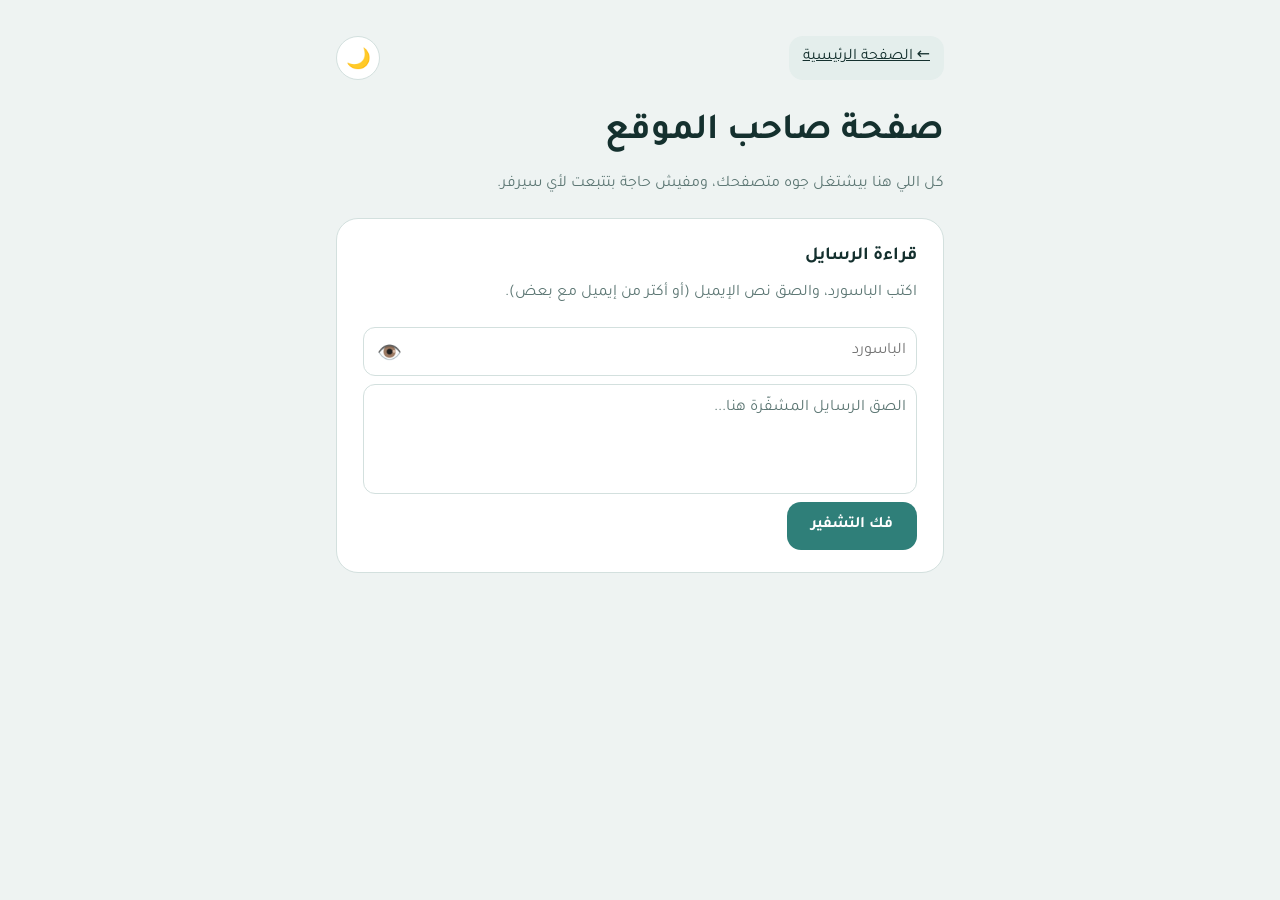
==== commit 06e94218: "Add files via upload" ====
--- a/owner.html
+++ b/owner.html
@@ -1,4 +1,3 @@
-
 <!DOCTYPE html>
 <html lang="ar" dir="rtl">
 <head>
@@ -18,43 +17,28 @@
 </head>
 <body>
 <div class="wrap">
-  <div class="top">
-    <a class="ghost" href="./">← الصفحة الرئيسية</a>
-    <button class="round" id="theme" aria-label="تغيير الوضع">🌙</button>
-  </div>
-
+  <div class="top"><a class="ghost" href="./">← الصفحة الرئيسية</a><button class="round" id="theme" aria-label="تغيير الوضع">🌙</button></div>
   <h1>صفحة صاحب الموقع</h1>
-  <p class="sub">المفاتيح والرسائل المشفرة بتتعالج داخل متصفحك. لكن تحميل الخطوط من Google واستخدام GitHub Pages بيحتاج اتصالًا بخدمات خارجية.</p>
+  <p class="sub">كل اللي هنا بيشتغل جوه متصفحك، ومفيش حاجة بتتبعت لأي سيرفر.</p>
 
   <section class="card" id="setup">
     <h2>الإعداد (مرة واحدة بس)</h2>
-    <p class="sub">اختاري باسورد من حروف وأرقام (10 خانات على الأقل) وافتكريه كويس، لأنه لو ضاع مش هتقدري تفتحي الرسايل.</p>
-
-    <div class="pwrap">
-      <input type="password" id="pw1" placeholder="حروف وأرقام (10 خانات على الأقل)" autocomplete="new-password" autocapitalize="off" spellcheck="false">
-      <button type="button" class="eye" data-for="pw1" aria-label="إظهار أو إخفاء الباسورد">👁️</button>
-    </div>
-
+    <p class="sub">اختار باسورد من حروف وأرقام (10 خانات على الأقل) وافتكره كويس، لأنه لو ضاع الرسايل مش هتتفتح تاني.</p>
+    <div class="pwrap"><input type="password" id="pw1" placeholder="حروف وأرقام (10 خانات على الأقل)" autocomplete="new-password" autocapitalize="off" spellcheck="false"><button type="button" class="eye" data-for="pw1" aria-label="إظهار أو إخفاء الباسورد">👁️</button></div>
     <button class="btn" id="gen">إنشاء المفاتيح</button>
-
     <div id="setupOut" hidden>
-      <p><b>انسخي النص ده كله</b> وحطيه مكان محتوى ملف <b>config.js</b> على GitHub، وبعدها احفظي التغييرات:</p>
+      <p><b>انسخي النص ده كله</b> وحطيه مكان محتوى ملف <b>config.js</b> على جيت هب (امسحي القديم وحطي ده)، واحفظي:</p>
       <textarea class="box" id="cfg" readonly style="min-height:200px"></textarea>
       <button class="btn" id="copyCfg">نسخ الإعداد</button>
-      <p class="note">احتفظي بنسخة احتياطية من الإعداد والباسورد في مكان آمن.</p>
+      <p class="note">آمن إنه يتحط على جيت هب لأن المفتاح الخاص مقفول بالباسورد. احتفظي بنسخة من النص ده والباسورد في مكان تاني.</p>
     </div>
   </section>
 
   <section class="card" id="read">
     <h2>قراءة الرسايل</h2>
-    <p class="sub">اكتبي الباسورد، والصقي نص الإيميل المشفر.</p>
-
-    <div class="pwrap">
-      <input type="password" id="pw2" placeholder="الباسورد" autocomplete="current-password" autocapitalize="off" spellcheck="false">
-      <button type="button" class="eye" data-for="pw2" aria-label="إظهار أو إخفاء الباسورد">👁️</button>
-    </div>
-
-    <textarea class="box" id="cipher" placeholder="الصقي الرسايل المشفرة هنا..."></textarea>
+    <p class="sub">اكتب الباسورد، والصق نص الإيميل (أو أكتر من إيميل مع بعض).</p>
+    <div class="pwrap"><input type="password" id="pw2" placeholder="الباسورد" autocomplete="current-password" autocapitalize="off" spellcheck="false"><button type="button" class="eye" data-for="pw2" aria-label="إظهار أو إخفاء الباسورد">👁️</button></div>
+    <textarea class="box" id="cipher" placeholder="الصق الرسايل المشفّرة هنا..."></textarea>
     <button class="btn" id="dec">فك التشفير</button>
     <div id="results"></div>
   </section>
@@ -62,216 +46,69 @@
 
 <script src="config.js"></script>
 <script>
-/* قراءة الإعدادات من config.js */
-const WRAPPED_KEY = window.SITE_CONFIG?.WRAPPED_KEY || "";
+/* بيتقرا من config.js */
+const WRAPPED_KEY = (typeof SITE_CONFIG !== "undefined" ? SITE_CONFIG.WRAPPED_KEY : "");
 
 const $ = id => document.getElementById(id);
 const root = document.documentElement;
-
-function setTheme(t) {
-  root.dataset.theme = t;
-  $("theme").textContent = t === "dark" ? "☀️" : "🌙";
-  try { localStorage.setItem("theme", t); } catch(e) {}
-}
-
-let saved = null;
-try { saved = localStorage.getItem("theme"); } catch(e) {}
+function setTheme(t){ root.dataset.theme = t; $("theme").textContent = t === "dark" ? "☀️" : "🌙"; try{ localStorage.setItem("theme", t); }catch(e){} }
+let saved = null; try{ saved = localStorage.getItem("theme"); }catch(e){}
 setTheme(saved || (matchMedia("(prefers-color-scheme: dark)").matches ? "dark" : "light"));
-
-$("theme").onclick = () =>
-  setTheme(root.dataset.theme === "dark" ? "light" : "dark");
-
+$("theme").onclick = () => setTheme(root.dataset.theme === "dark" ? "light" : "dark");
 if (WRAPPED_KEY) $("setup").hidden = true;
 
-const b64 = b => {
-  let s = "";
-  const a = new Uint8Array(b);
-  for (let i = 0; i < a.length; i += 8192)
-    s += String.fromCharCode.apply(null, a.subarray(i, i + 8192));
-  return btoa(s);
-};
-
+const b64 = b => { let s = "", a = new Uint8Array(b);
+  for (let i = 0; i < a.length; i += 8192) s += String.fromCharCode.apply(null, a.subarray(i, i + 8192));
+  return btoa(s); };
 const unb64 = s => Uint8Array.from(atob(s), c => c.charCodeAt(0));
 
-async function pwKey(pw, salt) {
-  const base = await crypto.subtle.importKey(
-    "raw",
-    new TextEncoder().encode(pw),
-    "PBKDF2",
-    false,
-    ["deriveKey"]
-  );
-
-  return crypto.subtle.deriveKey(
-    {name:"PBKDF2", salt, iterations:600000, hash:"SHA-256"},
-    base,
-    {name:"AES-GCM", length:256},
-    false,
-    ["encrypt","decrypt"]
-  );
+async function pwKey(pw, salt){
+  const base = await crypto.subtle.importKey("raw", new TextEncoder().encode(pw), "PBKDF2", false, ["deriveKey"]);
+  return crypto.subtle.deriveKey({name:"PBKDF2", salt, iterations:600000, hash:"SHA-256"}, base, {name:"AES-GCM", length:256}, false, ["encrypt","decrypt"]);
 }
-
-function line(text, err) {
-  const d = document.createElement("div");
-  d.className = "out";
-  if (err) d.style.border = "1px solid #c0584d";
-  d.textContent = text;
-  $("results").appendChild(d);
-}
-
-async function copy(id) {
-  const el = $(id);
-  try {
-    await navigator.clipboard.writeText(el.value);
-  } catch(e) {
-    el.select();
-    document.execCommand("copy");
-  }
-}
+function line(text, err){ const d = document.createElement("div"); d.className = "out"; if (err) d.style.border = "1px solid #c0584d"; d.textContent = text; $("results").appendChild(d); }
+async function copy(id){ const el = $(id); try{ await navigator.clipboard.writeText(el.value); }catch(e){ el.select(); document.execCommand("copy"); } }
 
 $("gen").onclick = async () => {
   const pw = $("pw1").value;
-
-  if (
-    pw.length < 10 ||
-    !/[A-Za-z\u0600-\u06FF]/.test(pw) ||
-    !/\d/.test(pw)
-  ) {
-    return alert("الباسورد لازم يكون 10 خانات على الأقل، وفيه حروف وأرقام.");
-  }
-
-  if (!crypto.subtle) {
-    return alert("التشفير محتاج تفتحي الموقع من رابط HTTPS.");
-  }
-
+  if (pw.length < 10 || !/[A-Za-z\u0600-\u06FF]/.test(pw) || !/\d/.test(pw)) return alert("الباسورد لازم يكون 10 خانات على الأقل، وفيه حروف وأرقام.");
   $("gen").disabled = true;
-
-  try {
-    const kp = await crypto.subtle.generateKey(
-      {
-        name:"RSA-OAEP",
-        modulusLength:2048,
-        publicExponent:new Uint8Array([1,0,1]),
-        hash:"SHA-256"
-      },
-      true,
-      ["encrypt","decrypt"]
-    );
-
-    const pubB64 = b64(await crypto.subtle.exportKey("spki", kp.publicKey));
-    const privJson = JSON.stringify(await crypto.subtle.exportKey("jwk", kp.privateKey));
-
-    const salt = crypto.getRandomValues(new Uint8Array(16));
-    const iv = crypto.getRandomValues(new Uint8Array(12));
-
-    const ct = await crypto.subtle.encrypt(
-      {name:"AES-GCM", iv},
-      await pwKey(pw, salt),
-      new TextEncoder().encode(privJson)
-    );
-
-    const wrapped = b64(salt) + "." + b64(iv) + "." + b64(ct);
-
-    $("cfg").value =
-      'window.SITE_CONFIG = {\n' +
-      '  PUBLIC_KEY: "' + pubB64 + '",\n' +
-      '  WRAPPED_KEY: "' + wrapped + '"\n' +
-      '};\n';
-
-    $("setupOut").hidden = false;
-  } catch(e) {
-    alert("حصل خطأ أثناء إنشاء المفاتيح. جربي تاني من رابط HTTPS.");
-  } finally {
-    $("gen").disabled = false;
-  }
+  const kp = await crypto.subtle.generateKey({name:"RSA-OAEP", modulusLength:2048, publicExponent:new Uint8Array([1,0,1]), hash:"SHA-256"}, true, ["encrypt","decrypt"]);
+  const pubB64 = b64(await crypto.subtle.exportKey("spki", kp.publicKey));
+  const privJson = JSON.stringify(await crypto.subtle.exportKey("jwk", kp.privateKey));
+  const salt = crypto.getRandomValues(new Uint8Array(16)), iv = crypto.getRandomValues(new Uint8Array(12));
+  const ct = await crypto.subtle.encrypt({name:"AES-GCM", iv}, await pwKey(pw, salt), new TextEncoder().encode(privJson));
+  const wrapped = b64(salt) + "." + b64(iv) + "." + b64(ct);
+  $("cfg").value = 'const SITE_CONFIG = {\n  PUBLIC_KEY: "' + pubB64 + '",\n  WRAPPED_KEY: "' + wrapped + '"\n};\n';
+  $("setupOut").hidden = false; $("gen").disabled = false;
 };
-
 $("copyCfg").onclick = () => copy("cfg");
-
-document.querySelectorAll(".eye").forEach(b => {
-  b.onclick = () => {
-    const i = $(b.dataset.for);
-    const show = i.type === "password";
-    i.type = show ? "text" : "password";
-    b.textContent = show ? "🙈" : "👁️";
-  };
+document.querySelectorAll(".eye").forEach(b => b.onclick = () => {
+  const i = $(b.dataset.for), show = i.type === "password";
+  i.type = show ? "text" : "password"; b.textContent = show ? "🙈" : "👁️";
 });
 
 $("dec").onclick = async () => {
   $("results").textContent = "";
-
-  if (!crypto.subtle) {
-    return line("افتحي الموقع من رابط HTTPS عشان التشفير يشتغل.", true);
-  }
-
-  if (!WRAPPED_KEY) {
-    return line("ملف config.js مش متظبط أو المفتاح مش موجود.", true);
-  }
-
+  if (!WRAPPED_KEY) return line("لسه ماعملتش الإعداد: ضيف المفتاح المقفول في WRAPPED_KEY.", true);
   let priv;
-
-  try {
+  try{
     const [s, i, c] = WRAPPED_KEY.split(".");
-
-    if (!s || !i || !c) throw new Error();
-
-    const json = await crypto.subtle.decrypt(
-      {name:"AES-GCM", iv:unb64(i)},
-      await pwKey($("pw2").value, unb64(s)),
-      unb64(c)
-    );
-
-    priv = await crypto.subtle.importKey(
-      "jwk",
-      JSON.parse(new TextDecoder().decode(json)),
-      {name:"RSA-OAEP", hash:"SHA-256"},
-      false,
-      ["decrypt"]
-    );
-  } catch(e) {
-    return line("الباسورد غلط أو بيانات المفتاح غير سليمة.", true);
-  }
-
+    const json = await crypto.subtle.decrypt({name:"AES-GCM", iv:unb64(i)}, await pwKey($("pw2").value, unb64(s)), unb64(c));
+    priv = await crypto.subtle.importKey("jwk", JSON.parse(new TextDecoder().decode(json)), {name:"RSA-OAEP", hash:"SHA-256"}, false, ["decrypt"]);
+  }catch(e){ return line("الباسورد غلط.", true); }
   const items = [...$("cipher").value.matchAll(/FD1\.([^~]+)~/g)];
-
-  if (!items.length) {
-    return line("مفيش رسايل مشفرة في النص اللي لصقتيه.", true);
-  }
-
+  if (!items.length) return line("مفيش رسايل مشفّرة في النص اللي لصقته.", true);
   let n = 0;
-
-  for (const m of items) {
+  for (const m of items){
     n++;
-
-    try {
+    try{
       const [k, iv, ct] = m[1].replace(/\s+/g, "").split(".");
-
-      if (!k || !iv || !ct) throw new Error();
-
-      const raw = await crypto.subtle.decrypt(
-        {name:"RSA-OAEP"},
-        priv,
-        unb64(k)
-      );
-
-      const aes = await crypto.subtle.importKey(
-        "raw",
-        raw,
-        "AES-GCM",
-        false,
-        ["decrypt"]
-      );
-
-      const pt = await crypto.subtle.decrypt(
-        {name:"AES-GCM", iv:unb64(iv)},
-        aes,
-        unb64(ct)
-      );
-
+      const raw = await crypto.subtle.decrypt({name:"RSA-OAEP"}, priv, unb64(k));
+      const aes = await crypto.subtle.importKey("raw", raw, "AES-GCM", false, ["decrypt"]);
+      const pt = await crypto.subtle.decrypt({name:"AES-GCM", iv:unb64(iv)}, aes, unb64(ct));
       line("رسالة " + n + ":\n" + new TextDecoder().decode(pt));
-    } catch(e) {
-      line("رسالة " + n + ": مقدرتش أفكها (النص ناقص أو مش متوافق مع المفتاح).", true);
-    }
+    }catch(e){ line("رسالة " + n + ": مقدرتش أفكها (النص ناقص أو من مفتاح قديم).", true); }
   }
 };
 </script>
